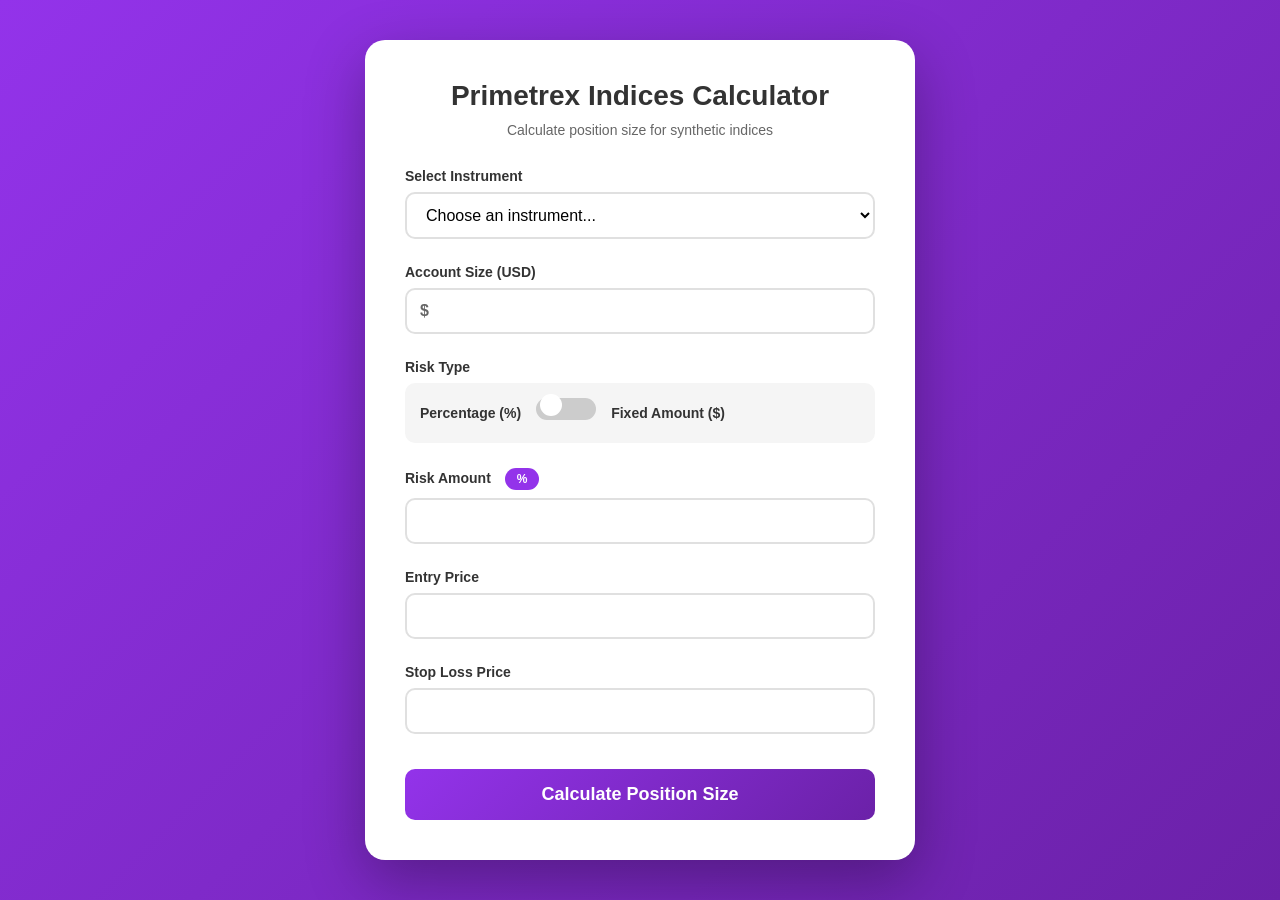
==== Synthetics/index.html @ 81b1077f "Synthetics Calculator" ====
<!DOCTYPE html>
<html lang="en">
<head>
    <meta charset="UTF-8">
    <meta name="viewport" content="width=device-width, initial-scale=1.0">
    <title>Synthetic Indices Calculator</title>

    <!-- Link CSS -->
    <link rel="stylesheet" href="styles.css">
</head>
<body>
    <div class="calculator-container">
        <h1>Primetrex Indices Calculator</h1>
        <p class="subtitle">Calculate position size for synthetic indices</p>

        <form id="syntheticForm">
            <div class="form-group">
                <label for="instrument">Select Instrument</label>
                <select id="instrument" required>
                    <option value="">Choose an instrument...</option>
                    <optgroup label="Volatility Indices">
                        <option value="V10">V10</option>
                        <option value="V10_1S">V10 1s</option>
                        <option value="V100">V100</option>
                        <option value="V100_1S">V100 1s</option>
                        <option value="V25">V25</option>
                        <option value="V25_1S">V25 1s</option>
                        <option value="V75">V75</option>
                        <option value="V75_1S">V75 1s</option>
                        <option value="V50">V50</option>
                        <option value="V50_1S">V50 1s</option>
                        <option value="V5">V5</option>
                        <option value="V5_1S">V5 1s</option>
                    </optgroup>
                    <optgroup label="Jump Indices">
                        <option value="JUMP_10">Jump 10</option>
                        <option value="JUMP_100">Jump 100</option>
                        <option value="JUMP_75">Jump 75</option>
                        <option value="JUMP_50">Jump 50</option>
                        <option value="JUMP_25">Jump 25</option>
                    </optgroup>
                    <optgroup label="Step Indices">
                        <option value="STEP_INDEX">Step Index</option>
                        <option value="STEP_200">Step 200</option>
                        <option value="STEP_300">Step 300</option>
                        <option value="STEP_400">Step 400</option>
                        <option value="STEP_500">Step 500</option>
                    </optgroup>
                </select>

                <div class="instrument-info" id="instrumentInfo">
                    <div class="info-item">
                        <span class="info-label">Min Lot Size:</span> 
                        <span id="minLotSize">-</span>
                    </div>
                    <div class="info-item">
                        <span class="info-label">Pip Calculation:</span> 
                        <span id="pipCalc">-</span>
                    </div>
                </div>
            </div>

            <div class="form-group">
                <label for="accountSize">Account Size (USD)</label>
                <div class="input-icon">
                    <input type="number" id="accountSize" step="0.01" min="0" required>
                </div>
            </div>

            <div class="form-group">
                <label>Risk Type</label>
                <div class="toggle-container">
                    <span class="toggle-label">Percentage (%)</span>
                    <div class="toggle-wrapper">
                        <input type="checkbox" id="riskToggle" class="toggle-checkbox">
                        <label for="riskToggle" class="toggle-switch"></label>
                    </div>
                    <span class="toggle-label">Fixed Amount ($)</span>
                </div>
            </div>

            <div class="form-group">
                <label for="riskValue">
                    Risk Amount
                    <span class="risk-type-display" id="riskTypeDisplay">%</span>
                </label>
                <input type="number" id="riskValue" step="0.01" min="0" required>
            </div>

            <div class="form-group">
                <label for="entryPrice">Entry Price</label>
                <input type="number" id="entryPrice" step="0.01" min="0" required>
            </div>

            <div class="form-group">
                <label for="stopLossPrice">Stop Loss Price</label>
                <input type="number" id="stopLossPrice" step="0.01" min="0" required>
            </div>

            <button type="submit" class="calculate-btn">Calculate Position Size</button>
        </form>

        <div class="result-container" id="resultContainer">
            <div class="result-row">
                <span class="result-label">Price Difference (Units)</span>
                <span class="result-value" id="unitDiff">0.00</span>
            </div>
            <div class="result-row">
                <span class="result-label">Stop Loss (Pips)</span>
                <span class="result-value" id="slPips">0.00</span>
            </div>
            <div class="result-row">
                <span class="result-label">Risk Amount</span>
                <span class="result-value" id="riskAmount">$0.00</span>
            </div>
            
            <div class="lot-size-highlight">
                <div class="lot-size-label">Recommended Lot Size</div>
                <div class="lot-size-value">
                    <span id="lotSize">0.00</span>
                    <span class="lot-size-unit">lots</span>
                </div>
            </div>
        </div>
    </div>

    <!-- Link JS -->
    <script src="script.js"></script>
</body>
</html>
---- Synthetics/styles.css ----
* {
  margin: 0;
  padding: 0;
  box-sizing: border-box;
}

body {
  font-family:
    -apple-system, BlinkMacSystemFont, 'Segoe UI', Roboto, Oxygen, Ubuntu,
    Cantarell, sans-serif;
  background: linear-gradient(135deg, #9333ea 0%, #6b21a8 100%);
  min-height: 100vh;
  display: flex;
  justify-content: center;
  align-items: center;
  padding: 20px;
}

.calculator-container {
  background: white;
  border-radius: 20px;
  box-shadow: 0 20px 60px rgba(0, 0, 0, 0.3);
  padding: 40px;
  max-width: 550px;
  width: 100%;
}

h1 {
  color: #333;
  font-size: 28px;
  margin-bottom: 10px;
  text-align: center;
}

.subtitle {
  color: #666;
  text-align: center;
  margin-bottom: 30px;
  font-size: 14px;
}

.form-group {
  margin-bottom: 25px;
}

label {
  display: block;
  color: #333;
  font-weight: 600;
  margin-bottom: 8px;
  font-size: 14px;
}

select,
input[type='number'] {
  width: 100%;
  padding: 12px 15px;
  border: 2px solid #e0e0e0;
  border-radius: 10px;
  font-size: 16px;
  transition: all 0.3s ease;
  background: white;
}

select:focus,
input[type='number']:focus {
  outline: none;
  border-color: #9333ea;
  box-shadow: 0 0 0 3px rgba(147, 51, 234, 0.1);
}

.toggle-container {
  display: flex;
  align-items: center;
  gap: 15px;
  background: #f5f5f5;
  padding: 15px;
  border-radius: 10px;
}

.toggle-wrapper {
  position: relative;
  width: 60px;
  height: 30px;
}

.toggle-checkbox {
  display: none;
}

.toggle-switch {
  position: absolute;
  cursor: pointer;
  top: 0;
  left: 0;
  right: 0;
  bottom: 0;
  background-color: #ccc;
  border-radius: 30px;
  transition: 0.4s;
}

.toggle-switch:before {
  position: absolute;
  content: '';
  height: 22px;
  width: 22px;
  left: 4px;
  bottom: 4px;
  background-color: white;
  border-radius: 50%;
  transition: 0.4s;
}

.toggle-checkbox:checked + .toggle-switch {
  background-color: #9333ea;
}

.toggle-checkbox:checked + .toggle-switch:before {
  transform: translateX(30px);
}

.toggle-label {
  font-weight: 600;
  color: #333;
  font-size: 14px;
}

.calculate-btn {
  width: 100%;
  padding: 15px;
  background: linear-gradient(135deg, #9333ea 0%, #6b21a8 100%);
  color: white;
  border: none;
  border-radius: 10px;
  font-size: 18px;
  font-weight: 600;
  cursor: pointer;
  transition:
    transform 0.2s ease,
    box-shadow 0.2s ease;
  margin-top: 10px;
}

.calculate-btn:hover {
  transform: translateY(-2px);
  box-shadow: 0 10px 20px rgba(147, 51, 234, 0.3);
}

.calculate-btn:active {
  transform: translateY(0);
}

.result-container {
  margin-top: 30px;
  padding: 25px;
  background: linear-gradient(135deg, #f5f7fa 0%, #e9d5ff 100%);
  border-radius: 15px;
  display: none;
}

.result-container.show {
  display: block;
  animation: slideIn 0.5s ease;
}

@keyframes slideIn {
  from {
    opacity: 0;
    transform: translateY(20px);
  }
  to {
    opacity: 1;
    transform: translateY(0);
  }
}

.result-row {
  display: flex;
  justify-content: space-between;
  align-items: center;
  padding: 15px 0;
  border-bottom: 1px solid rgba(147, 51, 234, 0.1);
}

.result-row:last-child {
  border-bottom: none;
}

.result-label {
  color: #666;
  font-size: 14px;
  font-weight: 500;
}

.result-value {
  color: #333;
  font-size: 18px;
  font-weight: 700;
}

.lot-size-highlight {
  text-align: center;
  padding: 20px;
  background: linear-gradient(135deg, #9333ea 0%, #6b21a8 100%);
  border-radius: 10px;
  margin-top: 15px;
}

.lot-size-label {
  color: rgba(255, 255, 255, 0.9);
  font-size: 12px;
  text-transform: uppercase;
  letter-spacing: 1px;
  margin-bottom: 5px;
}

.lot-size-value {
  color: white;
  font-size: 36px;
  font-weight: 700;
}

.lot-size-unit {
  color: rgba(255, 255, 255, 0.9);
  font-size: 18px;
  margin-left: 5px;
}

.input-icon {
  position: relative;
}

.input-icon input {
  padding-left: 35px;
}

.input-icon::before {
  content: '$';
  position: absolute;
  left: 15px;
  top: 50%;
  transform: translateY(-50%);
  color: #666;
  font-weight: 600;
}

.risk-type-display {
  display: inline-block;
  padding: 4px 12px;
  background: #9333ea;
  color: white;
  border-radius: 20px;
  font-size: 12px;
  font-weight: 600;
  margin-left: 10px;
}

.instrument-info {
  background: #f0fdf4;
  border-left: 4px solid #9333ea;
  padding: 12px 15px;
  margin-top: 10px;
  border-radius: 5px;
  font-size: 13px;
  color: #666;
  display: none;
}

.instrument-info.show {
  display: block;
}

.info-item {
  margin: 5px 0;
}

.info-label {
  font-weight: 600;
  color: #9333ea;
}
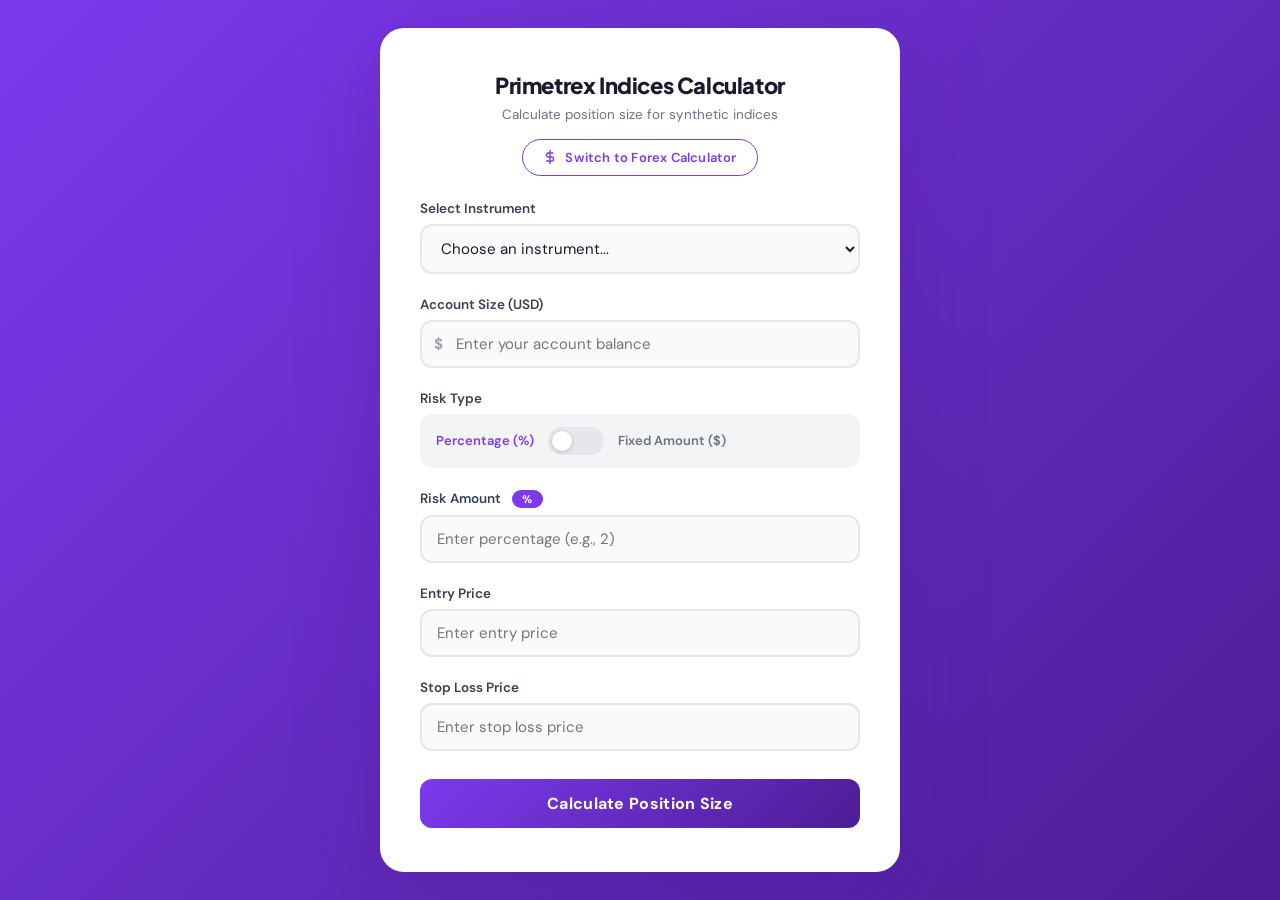
==== commit ff28adea: "fontandnewbutton" ====
--- a/Synthetics/index.html
+++ b/Synthetics/index.html
@@ -3,17 +3,22 @@
 <head>
     <meta charset="UTF-8">
     <meta name="viewport" content="width=device-width, initial-scale=1.0">
-    <title>Synthetic Indices Calculator</title>
-
-    <!-- Link CSS -->
-    <link rel="stylesheet" href="styles.css">
+    <title>Primetrex Indices Calculator</title>
+    <link rel="stylesheet" href="synthetic-styles.css">
 </head>
 <body>
     <div class="calculator-container">
         <h1>Primetrex Indices Calculator</h1>
         <p class="subtitle">Calculate position size for synthetic indices</p>
 
+        <a href="https://primetrex.com/calculator/" class="nav-link-btn" target="_blank" rel="noopener">
+            <svg width="14" height="14" viewBox="0 0 24 24" fill="none" stroke="currentColor" stroke-width="2.5" stroke-linecap="round" stroke-linejoin="round"><line x1="12" y1="1" x2="12" y2="23"/><path d="M17 5H9.5a3.5 3.5 0 0 0 0 7h5a3.5 3.5 0 0 1 0 7H6"/></svg>
+            Switch to Forex Calculator
+        </a>
+
         <form id="syntheticForm">
+
+            <!-- Instrument selector -->
             <div class="form-group">
                 <label for="instrument">Select Instrument</label>
                 <select id="instrument" required>
@@ -48,59 +53,62 @@
                     </optgroup>
                 </select>
 
+                <!-- Instrument info pill -->
                 <div class="instrument-info" id="instrumentInfo">
-                    <div class="info-item">
-                        <span class="info-label">Min Lot Size:</span> 
-                        <span id="minLotSize">-</span>
-                    </div>
-                    <div class="info-item">
-                        <span class="info-label">Pip Calculation:</span> 
-                        <span id="pipCalc">-</span>
-                    </div>
+                    <span class="info-item">Min Lot: <strong id="minLotSize">—</strong></span>
+                    <span class="info-sep">·</span>
+                    <span class="info-item"><strong id="pipCalc">—</strong></span>
                 </div>
             </div>
 
+            <!-- Account size -->
             <div class="form-group">
                 <label for="accountSize">Account Size (USD)</label>
                 <div class="input-icon">
-                    <input type="number" id="accountSize" step="0.01" min="0" required>
+                    <input type="number" id="accountSize" step="0.01" min="0" placeholder="Enter your account balance" required>
                 </div>
             </div>
 
+            <!-- Risk type toggle (same style as mode switch) -->
             <div class="form-group">
                 <label>Risk Type</label>
-                <div class="toggle-container">
-                    <span class="toggle-label">Percentage (%)</span>
-                    <div class="toggle-wrapper">
-                        <input type="checkbox" id="riskToggle" class="toggle-checkbox">
-                        <label for="riskToggle" class="toggle-switch"></label>
+                <div class="mode-switch-wrapper risk-switch-wrapper">
+                    <span class="mode-label active" id="riskLabelPct">Percentage (%)</span>
+                    <div class="mode-switch-track" id="riskSwitchTrack">
+                        <div class="mode-switch-thumb"></div>
                     </div>
-                    <span class="toggle-label">Fixed Amount ($)</span>
+                    <span class="mode-label" id="riskLabelFixed">Fixed Amount ($)</span>
                 </div>
             </div>
 
+            <!-- Risk value -->
             <div class="form-group">
                 <label for="riskValue">
                     Risk Amount
                     <span class="risk-type-display" id="riskTypeDisplay">%</span>
                 </label>
-                <input type="number" id="riskValue" step="0.01" min="0" required>
+                <input type="number" id="riskValue" step="0.01" min="0" placeholder="Enter percentage (e.g., 2)" required>
             </div>
 
+            <!-- Entry price -->
             <div class="form-group">
                 <label for="entryPrice">Entry Price</label>
-                <input type="number" id="entryPrice" step="0.01" min="0" required>
+                <input type="number" id="entryPrice" step="0.00001" min="0" placeholder="Enter entry price" required>
             </div>
 
+            <!-- Stop loss price -->
             <div class="form-group">
                 <label for="stopLossPrice">Stop Loss Price</label>
-                <input type="number" id="stopLossPrice" step="0.01" min="0" required>
+                <input type="number" id="stopLossPrice" step="0.00001" min="0" placeholder="Enter stop loss price" required>
             </div>
 
             <button type="submit" class="calculate-btn">Calculate Position Size</button>
         </form>
 
+        <!-- Results -->
         <div class="result-container" id="resultContainer">
+            <div class="instrument-badge" id="instrumentBadge"></div>
+
             <div class="result-row">
                 <span class="result-label">Price Difference (Units)</span>
                 <span class="result-value" id="unitDiff">0.00</span>
@@ -113,7 +121,7 @@
                 <span class="result-label">Risk Amount</span>
                 <span class="result-value" id="riskAmount">$0.00</span>
             </div>
-            
+
             <div class="lot-size-highlight">
                 <div class="lot-size-label">Recommended Lot Size</div>
                 <div class="lot-size-value">
@@ -124,7 +132,6 @@
         </div>
     </div>
 
-    <!-- Link JS -->
-    <script src="script.js"></script>
+    <script src="synthetic-script.js"></script>
 </body>
-</html>+</html>
--- a/Synthetics/synthetic-styles.css
+++ b/Synthetics/synthetic-styles.css
@@ -0,0 +1,383 @@
+/* =============================================
+   PRIMETREX INDICES CALCULATOR — styles.css
+   ============================================= */
+
+@import url('https://fonts.googleapis.com/css2?family=DM+Sans:wght@400;500;600;700&family=Plus+Jakarta+Sans:wght@700;800&display=swap');
+
+* {
+    margin: 0;
+    padding: 0;
+    box-sizing: border-box;
+}
+
+body {
+    font-family: 'DM Sans', -apple-system, BlinkMacSystemFont, sans-serif;
+    background: linear-gradient(135deg, #7c3aed 0%, #4c1d95 100%);
+    min-height: 100vh;
+    display: flex;
+    justify-content: center;
+    align-items: center;
+    padding: 20px;
+}
+
+/* ── Container ── */
+.calculator-container {
+    background: #ffffff;
+    border-radius: 24px;
+    box-shadow: 0 24px 80px rgba(76, 29, 149, 0.35);
+    padding: 44px 40px;
+    max-width: 520px;
+    width: 100%;
+}
+
+h1 {
+    font-family: 'Plus Jakarta Sans', sans-serif;
+    color: #1a1a2e;
+    font-size: clamp(17px, 4.5vw, 22px);
+    font-weight: 800;
+    margin-bottom: 6px;
+    text-align: center;
+    letter-spacing: -0.4px;
+    line-height: 1.25;
+    word-break: break-word;
+}
+
+.subtitle {
+    color: #6b7280;
+    text-align: center;
+    margin-bottom: 16px;
+    font-size: 13.5px;
+}
+
+.nav-link-btn {
+    display: flex;
+    align-items: center;
+    justify-content: center;
+    gap: 8px;
+    margin: 0 auto 24px;
+    padding: 9px 20px;
+    background: transparent;
+    border: 1.5px solid #7c3aed;
+    border-radius: 50px;
+    color: #7c3aed;
+    font-family: 'DM Sans', sans-serif;
+    font-size: 13px;
+    font-weight: 600;
+    cursor: pointer;
+    text-decoration: none;
+    transition: background 0.2s, color 0.2s, transform 0.15s;
+    letter-spacing: 0.2px;
+    width: fit-content;
+}
+
+.nav-link-btn:hover {
+    background: #7c3aed;
+    color: #fff;
+    transform: translateY(-1px);
+}
+
+.nav-link-btn svg {
+    flex-shrink: 0;
+}
+
+/* ── Form ── */
+.form-group {
+    margin-bottom: 22px;
+}
+
+label {
+    display: block;
+    color: #374151;
+    font-weight: 600;
+    margin-bottom: 7px;
+    font-size: 13.5px;
+}
+
+select,
+input[type="number"] {
+    width: 100%;
+    padding: 12px 15px;
+    border: 2px solid #e5e7eb;
+    border-radius: 12px;
+    font-size: 15px;
+    font-family: 'DM Sans', sans-serif;
+    transition: border-color 0.25s, box-shadow 0.25s;
+    background: #fafafa;
+    color: #1a1a2e;
+}
+
+select:focus,
+input[type="number"]:focus {
+    outline: none;
+    border-color: #7c3aed;
+    background: #fff;
+    box-shadow: 0 0 0 4px rgba(124, 58, 237, 0.1);
+}
+
+/* Dollar prefix */
+.input-icon {
+    position: relative;
+}
+
+.input-icon input {
+    padding-left: 34px;
+}
+
+.input-icon::before {
+    content: '$';
+    position: absolute;
+    left: 14px;
+    top: 50%;
+    transform: translateY(-50%);
+    color: #9ca3af;
+    font-weight: 700;
+    font-size: 15px;
+    pointer-events: none;
+}
+
+/* ── Instrument info pill ── */
+.instrument-info {
+    display: none;
+    align-items: center;
+    gap: 8px;
+    margin-top: 10px;
+    padding: 9px 14px;
+    background: #f5f3ff;
+    border-left: 3px solid #7c3aed;
+    border-radius: 8px;
+    font-size: 13px;
+    color: #4b5563;
+}
+
+.instrument-info.show {
+    display: flex;
+}
+
+.info-item strong {
+    color: #7c3aed;
+    font-weight: 700;
+}
+
+.info-sep {
+    color: #d1d5db;
+    font-weight: 700;
+}
+
+/* ── Mode Switch (used for BOTH the risk toggle AND any future toggle) ── */
+.mode-switch-wrapper {
+    display: flex;
+    align-items: center;
+    justify-content: center;
+    gap: 14px;
+}
+
+/* risk switch sits inside a form-group so no extra margin needed */
+.risk-switch-wrapper {
+    background: #f3f4f6;
+    padding: 13px 16px;
+    border-radius: 12px;
+    justify-content: flex-start;
+}
+
+.mode-label {
+    font-size: 13px;
+    font-weight: 600;
+    color: #6b7280;
+    cursor: pointer;
+    transition: color 0.25s;
+    user-select: none;
+}
+
+.mode-label.active {
+    color: #7c3aed;
+}
+
+.mode-switch-track {
+    position: relative;
+    width: 56px;
+    height: 28px;
+    background: #e5e7eb;
+    border-radius: 999px;
+    cursor: pointer;
+    transition: background 0.3s;
+    flex-shrink: 0;
+}
+
+.mode-switch-track.toggled {
+    background: #7c3aed;
+}
+
+.mode-switch-thumb {
+    position: absolute;
+    top: 4px;
+    left: 4px;
+    width: 20px;
+    height: 20px;
+    background: #ffffff;
+    border-radius: 50%;
+    box-shadow: 0 1px 4px rgba(0,0,0,0.2);
+    transition: transform 0.3s cubic-bezier(0.34, 1.56, 0.64, 1);
+}
+
+.mode-switch-track.toggled .mode-switch-thumb {
+    transform: translateX(28px);
+}
+
+/* Risk badge */
+.risk-type-display {
+    display: inline-block;
+    padding: 2px 10px;
+    background: #7c3aed;
+    color: white;
+    border-radius: 999px;
+    font-size: 11px;
+    font-weight: 700;
+    margin-left: 8px;
+    letter-spacing: 0.5px;
+}
+
+/* ── Hidden utility ── */
+.hidden {
+    display: none !important;
+}
+
+/* ── Calculate Button ── */
+.calculate-btn {
+    width: 100%;
+    padding: 14px;
+    background: linear-gradient(135deg, #7c3aed 0%, #4c1d95 100%);
+    color: white;
+    border: none;
+    border-radius: 12px;
+    font-family: 'DM Sans', sans-serif;
+    font-size: 16px;
+    font-weight: 700;
+    cursor: pointer;
+    letter-spacing: 0.3px;
+    transition: transform 0.2s ease, box-shadow 0.2s ease, opacity 0.2s;
+    margin-top: 6px;
+}
+
+.calculate-btn:hover {
+    transform: translateY(-2px);
+    box-shadow: 0 10px 28px rgba(124, 58, 237, 0.38);
+}
+
+.calculate-btn:active {
+    transform: translateY(0);
+    opacity: 0.9;
+}
+
+/* ── Result Container ── */
+.result-container {
+    margin-top: 28px;
+    padding: 24px;
+    background: linear-gradient(135deg, #f9fafb 0%, #ede9fe 100%);
+    border-radius: 16px;
+    display: none;
+    border: 1.5px solid rgba(124, 58, 237, 0.12);
+}
+
+.result-container.show {
+    display: block;
+    animation: slideIn 0.45s ease;
+}
+
+@keyframes slideIn {
+    from { opacity: 0; transform: translateY(16px); }
+    to   { opacity: 1; transform: translateY(0); }
+}
+
+.instrument-badge {
+    display: inline-block;
+    padding: 5px 14px;
+    background: linear-gradient(135deg, #7c3aed 0%, #4c1d95 100%);
+    color: white;
+    border-radius: 999px;
+    font-size: 12px;
+    font-weight: 700;
+    margin-bottom: 16px;
+    letter-spacing: 0.5px;
+}
+
+.result-row {
+    display: flex;
+    justify-content: space-between;
+    align-items: center;
+    padding: 11px 0;
+    border-bottom: 1px solid rgba(124, 58, 237, 0.1);
+}
+
+.result-row:last-of-type {
+    border-bottom: none;
+}
+
+.result-label {
+    color: #6b7280;
+    font-size: 13px;
+    font-weight: 500;
+}
+
+.result-value {
+    color: #1a1a2e;
+    font-size: 15px;
+    font-weight: 700;
+}
+
+/* ── Lot Size Highlight ── */
+.lot-size-highlight {
+    text-align: center;
+    padding: 20px;
+    background: linear-gradient(135deg, #7c3aed 0%, #4c1d95 100%);
+    border-radius: 12px;
+    margin-top: 16px;
+}
+
+.lot-size-label {
+    color: rgba(255, 255, 255, 0.85);
+    font-size: 11px;
+    text-transform: uppercase;
+    letter-spacing: 1.5px;
+    margin-bottom: 6px;
+    font-weight: 600;
+}
+
+.lot-size-value {
+    color: white;
+    font-family: 'Plus Jakarta Sans', sans-serif;
+    font-size: clamp(28px, 8vw, 38px);
+    font-weight: 800;
+    line-height: 1.1;
+}
+
+.lot-size-unit {
+    font-size: clamp(14px, 4vw, 18px);
+    font-weight: 600;
+    opacity: 0.75;
+    margin-left: 4px;
+}
+
+/* ── Responsive ── */
+@media (max-width: 480px) {
+    .calculator-container {
+        padding: 28px 20px;
+        border-radius: 18px;
+    }
+
+    .nav-link-btn {
+        font-size: 12px;
+        padding: 8px 16px;
+    }
+
+    .subtitle {
+        font-size: 12.5px;
+    }
+
+    .result-value {
+        font-size: 13px;
+    }
+
+    .result-label {
+        font-size: 12px;
+    }
+}
